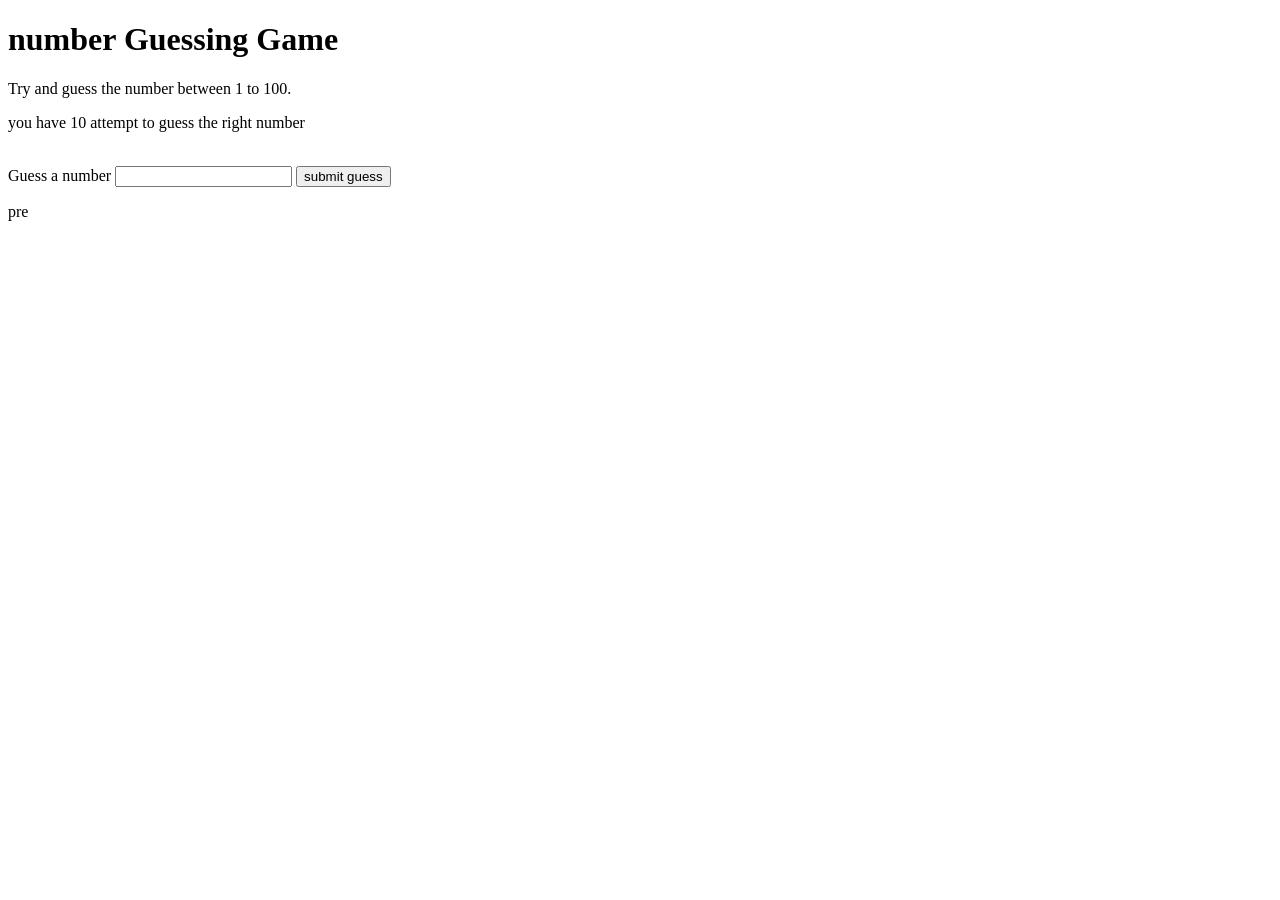
==== project_3/index.html @ 45e09a4f "projects" ====
<!DOCTYPE html>
<html lang="en">
<head>
    <meta charset="UTF-8">
    <meta name="viewport" content="width=device-width, initial-scale=1.0">
    <title>number guessing game</title>
    <link rel="stylesheet" href="style.css">
</head>
<body>
    <div id="wrapper">
        <h1>number Guessing Game </h1>
        <p>Try and guess the number between 1 to 100.</p>
        <p>you have 10 attempt  to guess the right number </p>
        <br>
        <form id="form">
            <label for="guessField" id="">Guess a number </label>
            <input type="text" id="guessField" class="guess">
            <input type="submit" id="subt" value="submit guess" class="guessSubmit">

        </form>
        <div class="resultParas">
            <p>pre</p>
        </div>
    </div>
    
</body>
</html>
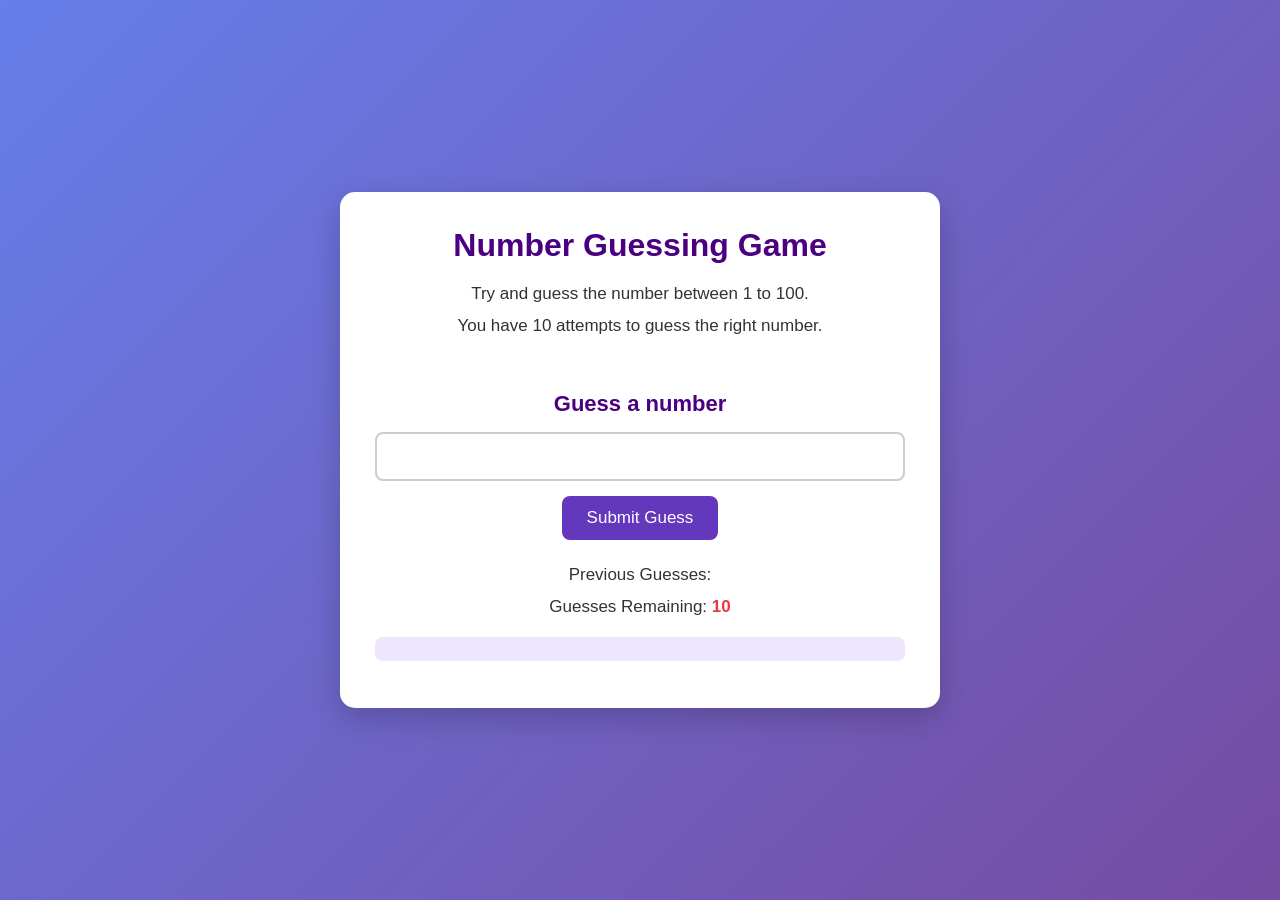
==== commit b69ddc55: "project is completed" ====
--- a/project_3/index.html
+++ b/project_3/index.html
@@ -1,27 +1,46 @@
+
 <!DOCTYPE html>
 <html lang="en">
 <head>
     <meta charset="UTF-8">
     <meta name="viewport" content="width=device-width, initial-scale=1.0">
-    <title>number guessing game</title>
+    <title>Number Guessing Game</title>
     <link rel="stylesheet" href="style.css">
 </head>
 <body>
     <div id="wrapper">
-        <h1>number Guessing Game </h1>
+        <h1>Number Guessing Game</h1>
+
         <p>Try and guess the number between 1 to 100.</p>
-        <p>you have 10 attempt  to guess the right number </p>
+        <p>You have 10 attempts to guess the right number.</p>
+
         <br>
-        <form id="form">
-            <label for="guessField" id="">Guess a number </label>
-            <input type="text" id="guessField" class="guess">
-            <input type="submit" id="subt" value="submit guess" class="guessSubmit">
 
+        <form class="form">
+            <label for="guessField" id="guess">
+                Guess a number
+            </label>
+
+            <input type="number" id="guessField"
+                class="guess" min="1" max="100">
+
+            <input type="submit" id="sub"
+                value="Submit Guess" class="guessSubmit">
         </form>
+
         <div class="resultParas">
-            <p>pre</p>
+            <p>Previous Guesses:
+                <span class="guesses"></span>
+            </p>
+
+            <p>Guesses Remaining:
+                <span class="lastResult">10</span>
+            </p>
+
+            <p class="lowOrhi"></p>
         </div>
     </div>
-    
+
+    <script src="script.js"></script>
 </body>
-</html>+</html>
--- a/project_3/style.css
+++ b/project_3/style.css
@@ -0,0 +1,134 @@
+
+* {
+    margin: 0;
+    padding: 0;
+    box-sizing: border-box;
+}
+
+body {
+    font-family: Arial, sans-serif;
+    background: linear-gradient(135deg, #667eea, #764ba2);
+    min-height: 100vh;
+    display: flex;
+    justify-content: center;
+    align-items: center;
+    padding: 20px;
+}
+
+#wrapper {
+    background-color: white;
+    width: 100%;
+    max-width: 600px;
+    padding: 35px;
+    border-radius: 15px;
+    box-shadow: 0 10px 30px rgba(0, 0, 0, 0.2);
+    text-align: center;
+}
+
+h1 {
+    color: #4b0082;
+    margin-bottom: 20px;
+    font-size: 32px;
+}
+
+p {
+    font-size: 17px;
+    margin: 12px 0;
+    color: #333;
+}
+
+.form {
+    margin: 25px 0;
+}
+
+label {
+    display: block;
+    font-size: 22px;
+    font-weight: bold;
+    margin-bottom: 15px;
+    color: #4b0082;
+}
+
+.guess {
+    padding: 12px;
+    font-size: 18px;
+    width: 100%;
+    border: 2px solid #ccc;
+    border-radius: 8px;
+    margin-bottom: 15px;
+    outline: none;
+}
+
+.guess:focus {
+    border-color: #764ba2;
+}
+
+.guessSubmit {
+    padding: 12px 25px;
+    font-size: 17px;
+    background-color: #6338bd;
+    color: white;
+    border: none;
+    border-radius: 8px;
+    cursor: pointer;
+    transition: 0.3s;
+}
+
+.guessSubmit:hover {
+    background-color: #4b0082;
+}
+
+.resultParas {
+    margin-top: 25px;
+}
+
+.guesses {
+    color: #6338bd;
+    font-weight: bold;
+}
+
+.lastResult {
+    color: #e63946;
+    font-weight: bold;
+}
+
+.lowOrhi {
+    background-color: #eee5ff;
+    color: #4b0082;
+    padding: 12px;
+    border-radius: 8px;
+    margin-top: 20px;
+}
+
+.lowOrhi h2 {
+    font-size: 20px;
+}
+
+.button button {
+    padding: 12px 25px;
+    margin-top: 15px;
+    background-color: #219653;
+    color: white;
+    border: none;
+    border-radius: 8px;
+    font-size: 17px;
+    cursor: pointer;
+}
+
+.button button:hover {
+    background-color: #176b3b;
+}
+
+@media (max-width: 500px) {
+    #wrapper {
+        padding: 20px;
+    }
+
+    h1 {
+        font-size: 25px;
+    }
+
+    label {
+        font-size: 19px;
+    }
+}
